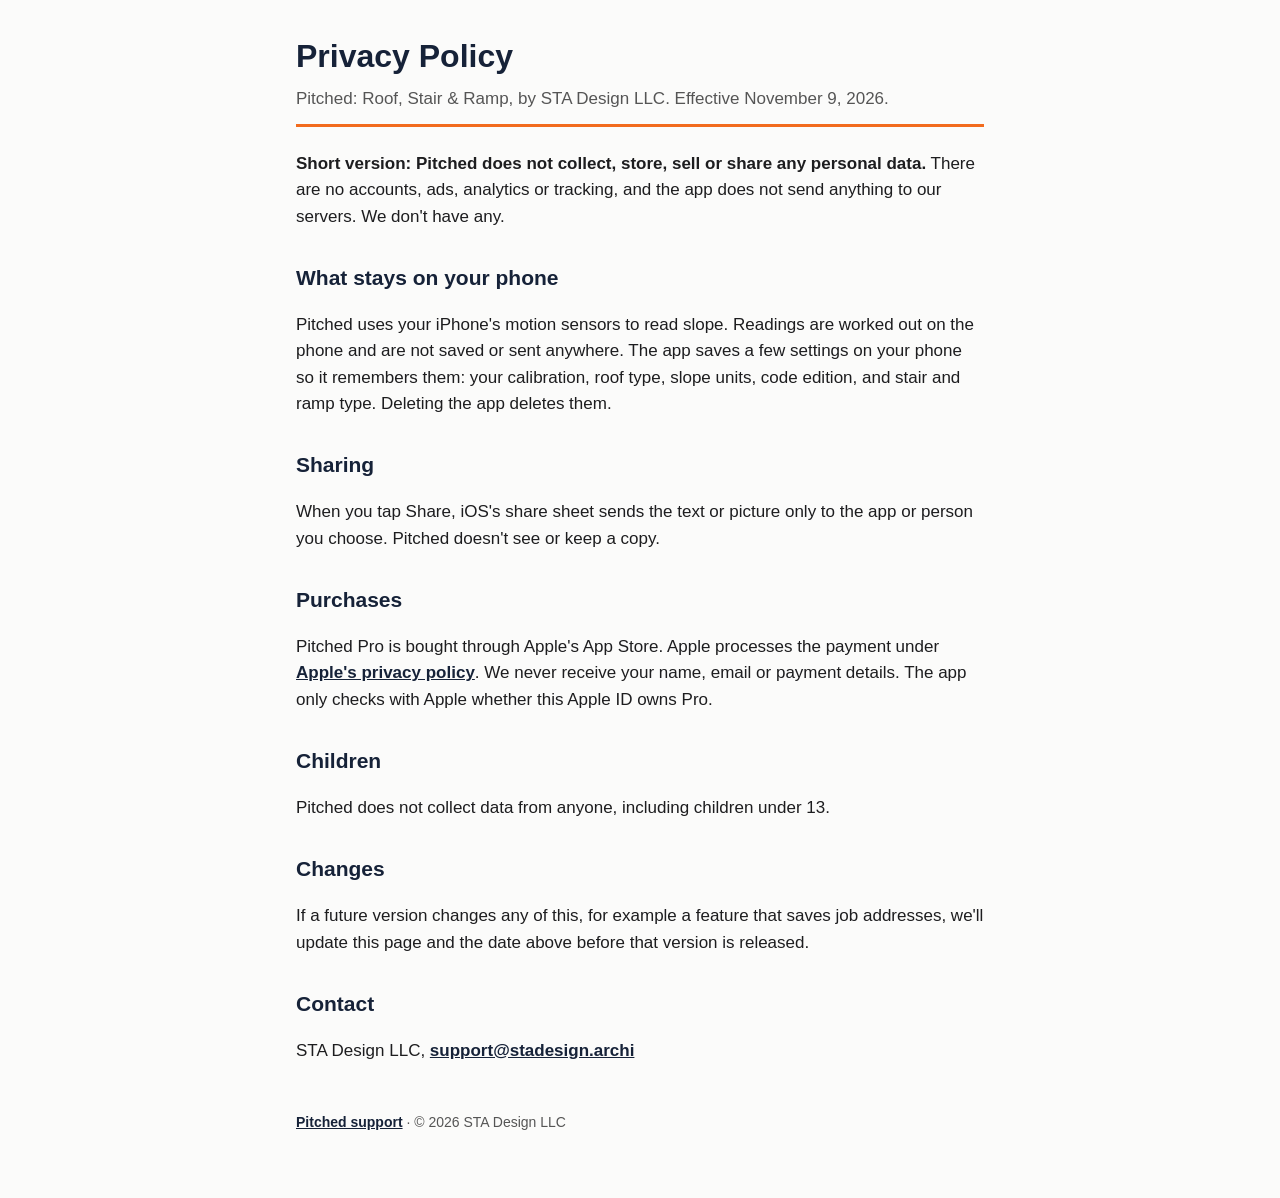
==== privacy.html @ f8be5443 "Add Pitched support and privacy pages Co-Authored-By: Claude Opus 5.5 <noreply@anthropic.com>" ====
<!doctype html>
<html lang="en"><head><meta charset="utf-8"><meta name="viewport" content="width=device-width,initial-scale=1">
<title>Pitched Privacy Policy</title><link rel="stylesheet" href="style.css"></head>
<body><main>
<header><h1>Privacy Policy</h1><p class="sub">Pitched: Roof, Stair &amp; Ramp, by STA Design LLC. Effective November 9, 2026.</p></header>

<p><b>Short version: Pitched does not collect, store, sell or share any personal data.</b> There are no accounts, ads, analytics or tracking, and the app does not send anything to our servers. We don't have any.</p>

<h2>What stays on your phone</h2>
<p>Pitched uses your iPhone's motion sensors to read slope. Readings are worked out on the phone and are not saved or sent anywhere. The app saves a few settings on your phone so it remembers them: your calibration, roof type, slope units, code edition, and stair and ramp type. Deleting the app deletes them.</p>

<h2>Sharing</h2>
<p>When you tap Share, iOS's share sheet sends the text or picture only to the app or person you choose. Pitched doesn't see or keep a copy.</p>

<h2>Purchases</h2>
<p>Pitched Pro is bought through Apple's App Store. Apple processes the payment under <a href="https://www.apple.com/legal/privacy/">Apple's privacy policy</a>. We never receive your name, email or payment details. The app only checks with Apple whether this Apple ID owns Pro.</p>

<h2>Children</h2>
<p>Pitched does not collect data from anyone, including children under 13.</p>

<h2>Changes</h2>
<p>If a future version changes any of this, for example a feature that saves job addresses, we'll update this page and the date above before that version is released.</p>

<h2>Contact</h2>
<p>STA Design LLC, <a href="mailto:support@stadesign.archi">support@stadesign.archi</a></p>

<footer><a href="index.html">Pitched support</a> &middot; &copy; 2026 STA Design LLC</footer>
</main></body></html>
---- style.css ----
:root{--navy:#162238;--orange:#F26B1D;--ink:#1d1d1f;--muted:#555;--bg:#fbfbfa}
*{box-sizing:border-box}body{margin:0;background:var(--bg);color:var(--ink);font:17px/1.55 -apple-system,BlinkMacSystemFont,"Segoe UI",Roboto,sans-serif}
main{max-width:720px;margin:0 auto;padding:32px 16px 64px}
header{border-bottom:3px solid var(--orange);margin-bottom:24px;padding-bottom:12px}
h1{color:var(--navy);margin:0 0 4px;font-size:32px}h2{color:var(--navy);margin-top:32px;font-size:21px}
.sub{color:var(--muted);margin:0}a{color:var(--navy);font-weight:600}
footer{margin-top:48px;color:var(--muted);font-size:14px}
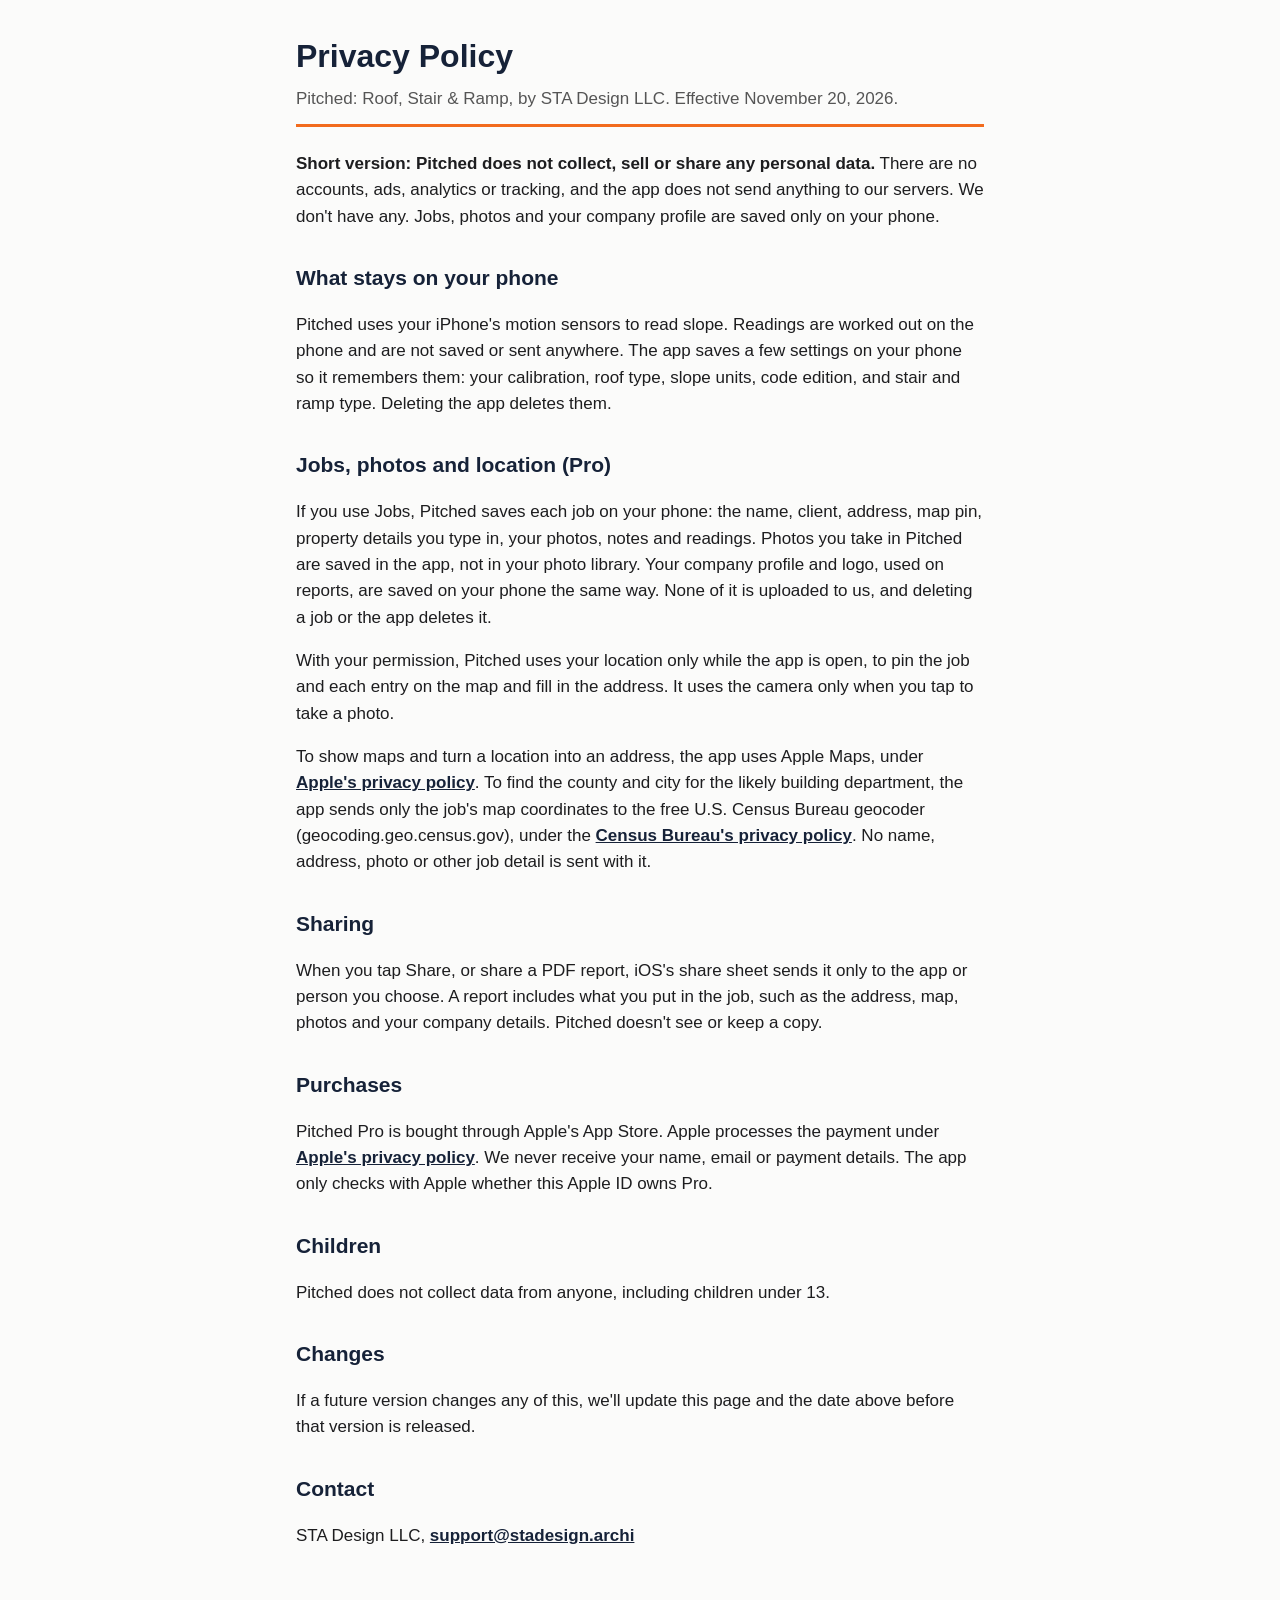
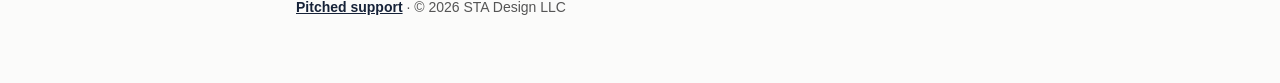
==== commit 7b6feed0: "Privacy policy: Jobs, photos, location, Apple Maps and Census lookup Co-Authored-By: Claude Opus 5.5" ====
--- a/privacy.html
+++ b/privacy.html
@@ -2,15 +2,20 @@
 <html lang="en"><head><meta charset="utf-8"><meta name="viewport" content="width=device-width,initial-scale=1">
 <title>Pitched Privacy Policy</title><link rel="stylesheet" href="style.css"></head>
 <body><main>
-<header><h1>Privacy Policy</h1><p class="sub">Pitched: Roof, Stair &amp; Ramp, by STA Design LLC. Effective November 9, 2026.</p></header>
+<header><h1>Privacy Policy</h1><p class="sub">Pitched: Roof, Stair &amp; Ramp, by STA Design LLC. Effective November 20, 2026.</p></header>
 
-<p><b>Short version: Pitched does not collect, store, sell or share any personal data.</b> There are no accounts, ads, analytics or tracking, and the app does not send anything to our servers. We don't have any.</p>
+<p><b>Short version: Pitched does not collect, sell or share any personal data.</b> There are no accounts, ads, analytics or tracking, and the app does not send anything to our servers. We don't have any. Jobs, photos and your company profile are saved only on your phone.</p>
 
 <h2>What stays on your phone</h2>
 <p>Pitched uses your iPhone's motion sensors to read slope. Readings are worked out on the phone and are not saved or sent anywhere. The app saves a few settings on your phone so it remembers them: your calibration, roof type, slope units, code edition, and stair and ramp type. Deleting the app deletes them.</p>
 
+<h2>Jobs, photos and location (Pro)</h2>
+<p>If you use Jobs, Pitched saves each job on your phone: the name, client, address, map pin, property details you type in, your photos, notes and readings. Photos you take in Pitched are saved in the app, not in your photo library. Your company profile and logo, used on reports, are saved on your phone the same way. None of it is uploaded to us, and deleting a job or the app deletes it.</p>
+<p>With your permission, Pitched uses your location only while the app is open, to pin the job and each entry on the map and fill in the address. It uses the camera only when you tap to take a photo.</p>
+<p>To show maps and turn a location into an address, the app uses Apple Maps, under <a href="https://www.apple.com/legal/privacy/">Apple's privacy policy</a>. To find the county and city for the likely building department, the app sends only the job's map coordinates to the free U.S. Census Bureau geocoder (geocoding.geo.census.gov), under the <a href="https://www.census.gov/about/policies/privacy.html">Census Bureau's privacy policy</a>. No name, address, photo or other job detail is sent with it.</p>
+
 <h2>Sharing</h2>
-<p>When you tap Share, iOS's share sheet sends the text or picture only to the app or person you choose. Pitched doesn't see or keep a copy.</p>
+<p>When you tap Share, or share a PDF report, iOS's share sheet sends it only to the app or person you choose. A report includes what you put in the job, such as the address, map, photos and your company details. Pitched doesn't see or keep a copy.</p>
 
 <h2>Purchases</h2>
 <p>Pitched Pro is bought through Apple's App Store. Apple processes the payment under <a href="https://www.apple.com/legal/privacy/">Apple's privacy policy</a>. We never receive your name, email or payment details. The app only checks with Apple whether this Apple ID owns Pro.</p>
@@ -19,7 +24,7 @@
 <p>Pitched does not collect data from anyone, including children under 13.</p>
 
 <h2>Changes</h2>
-<p>If a future version changes any of this, for example a feature that saves job addresses, we'll update this page and the date above before that version is released.</p>
+<p>If a future version changes any of this, we'll update this page and the date above before that version is released.</p>
 
 <h2>Contact</h2>
 <p>STA Design LLC, <a href="mailto:support@stadesign.archi">support@stadesign.archi</a></p>
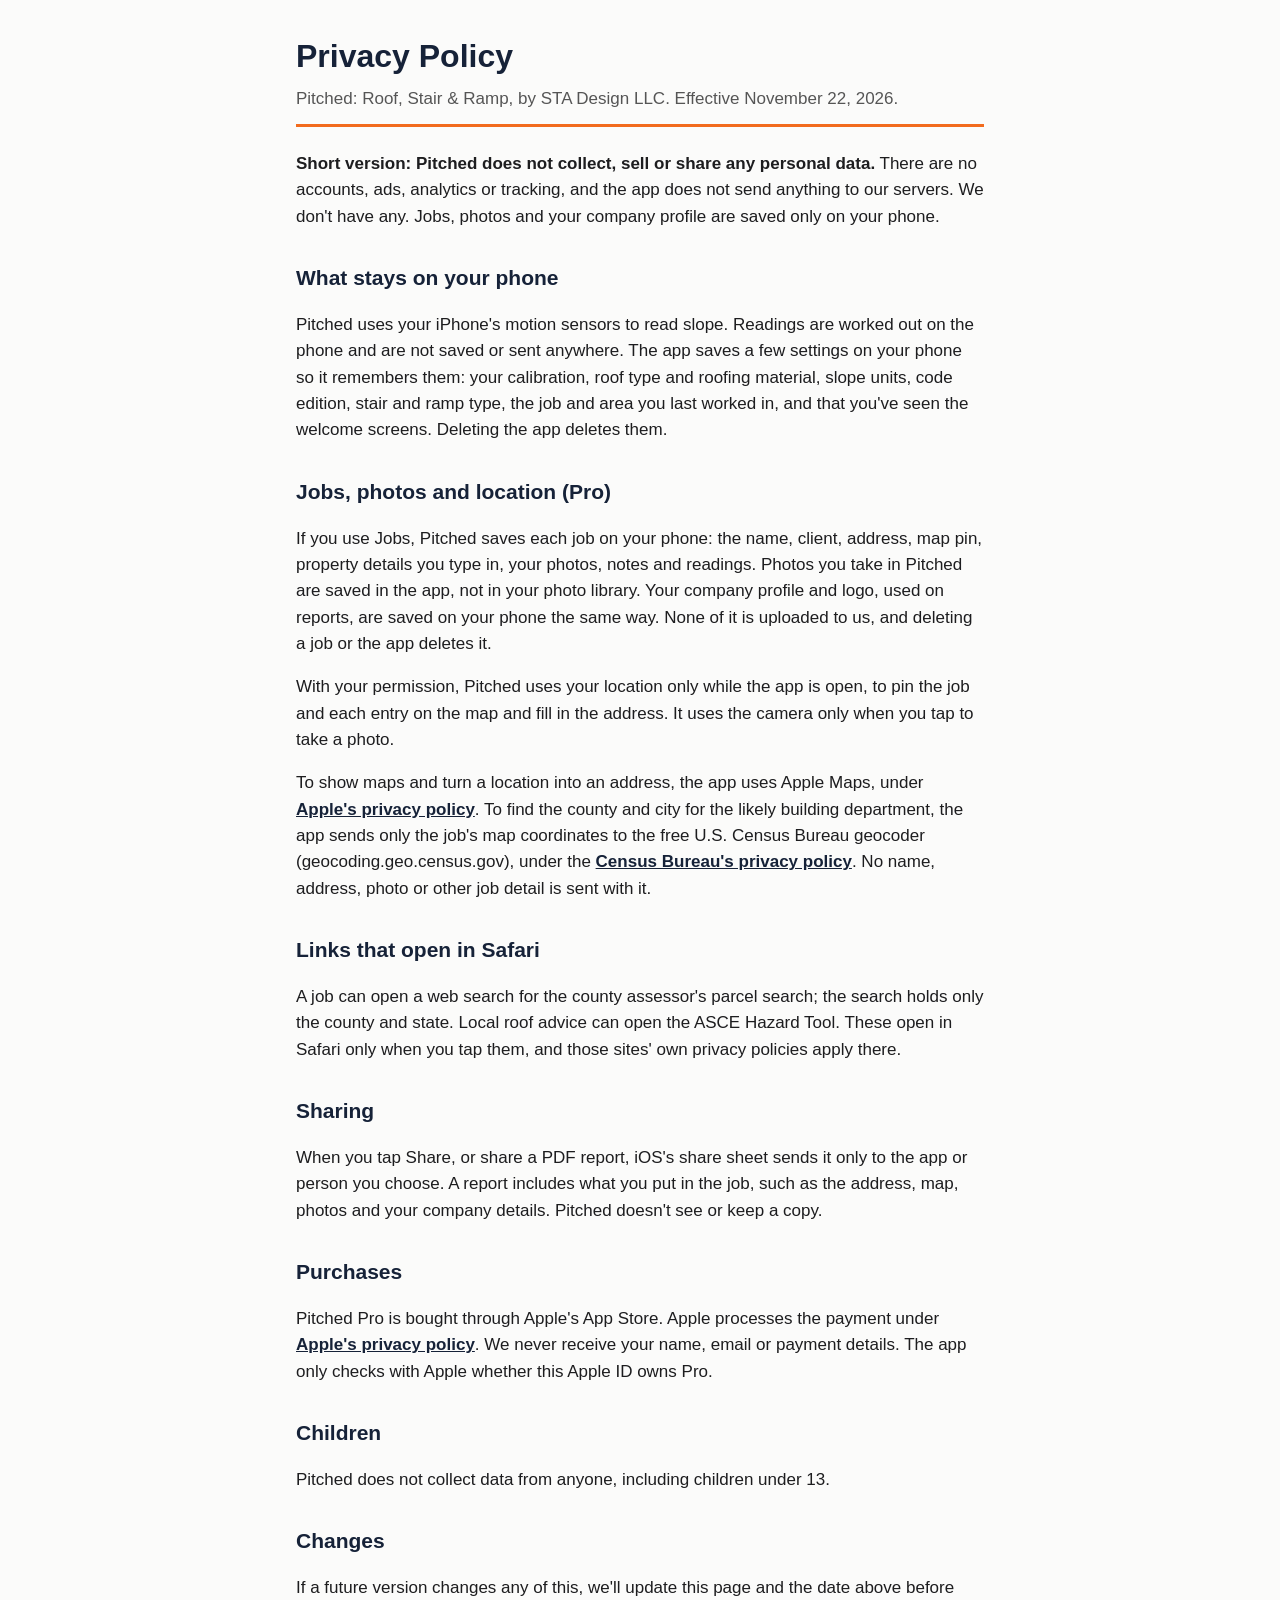
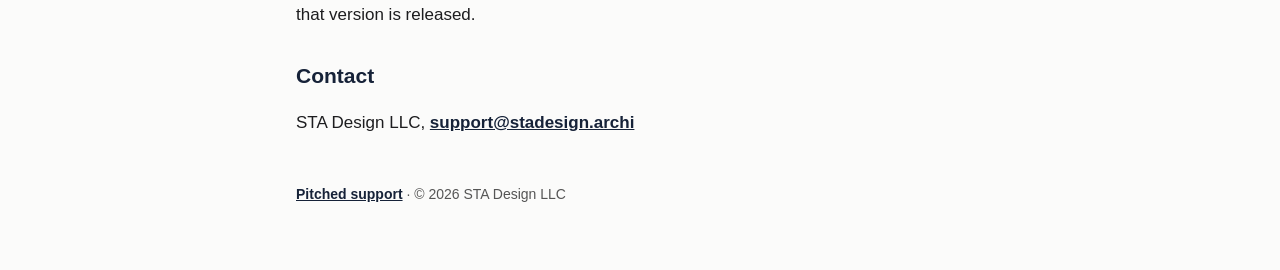
==== commit ec60b33a: "Support and privacy: jobs, field checklists, reports and Safari links Matches pitch-app-ios main 938" ====
--- a/privacy.html
+++ b/privacy.html
@@ -2,17 +2,20 @@
 <html lang="en"><head><meta charset="utf-8"><meta name="viewport" content="width=device-width,initial-scale=1">
 <title>Pitched Privacy Policy</title><link rel="stylesheet" href="style.css"></head>
 <body><main>
-<header><h1>Privacy Policy</h1><p class="sub">Pitched: Roof, Stair &amp; Ramp, by STA Design LLC. Effective November 20, 2026.</p></header>
+<header><h1>Privacy Policy</h1><p class="sub">Pitched: Roof, Stair &amp; Ramp, by STA Design LLC. Effective November 22, 2026.</p></header>
 
 <p><b>Short version: Pitched does not collect, sell or share any personal data.</b> There are no accounts, ads, analytics or tracking, and the app does not send anything to our servers. We don't have any. Jobs, photos and your company profile are saved only on your phone.</p>
 
 <h2>What stays on your phone</h2>
-<p>Pitched uses your iPhone's motion sensors to read slope. Readings are worked out on the phone and are not saved or sent anywhere. The app saves a few settings on your phone so it remembers them: your calibration, roof type, slope units, code edition, and stair and ramp type. Deleting the app deletes them.</p>
+<p>Pitched uses your iPhone's motion sensors to read slope. Readings are worked out on the phone and are not saved or sent anywhere. The app saves a few settings on your phone so it remembers them: your calibration, roof type and roofing material, slope units, code edition, stair and ramp type, the job and area you last worked in, and that you've seen the welcome screens. Deleting the app deletes them.</p>
 
 <h2>Jobs, photos and location (Pro)</h2>
 <p>If you use Jobs, Pitched saves each job on your phone: the name, client, address, map pin, property details you type in, your photos, notes and readings. Photos you take in Pitched are saved in the app, not in your photo library. Your company profile and logo, used on reports, are saved on your phone the same way. None of it is uploaded to us, and deleting a job or the app deletes it.</p>
 <p>With your permission, Pitched uses your location only while the app is open, to pin the job and each entry on the map and fill in the address. It uses the camera only when you tap to take a photo.</p>
 <p>To show maps and turn a location into an address, the app uses Apple Maps, under <a href="https://www.apple.com/legal/privacy/">Apple's privacy policy</a>. To find the county and city for the likely building department, the app sends only the job's map coordinates to the free U.S. Census Bureau geocoder (geocoding.geo.census.gov), under the <a href="https://www.census.gov/about/policies/privacy.html">Census Bureau's privacy policy</a>. No name, address, photo or other job detail is sent with it.</p>
+
+<h2>Links that open in Safari</h2>
+<p>A job can open a web search for the county assessor's parcel search; the search holds only the county and state. Local roof advice can open the ASCE Hazard Tool. These open in Safari only when you tap them, and those sites' own privacy policies apply there.</p>
 
 <h2>Sharing</h2>
 <p>When you tap Share, or share a PDF report, iOS's share sheet sends it only to the app or person you choose. A report includes what you put in the job, such as the address, map, photos and your company details. Pitched doesn't see or keep a copy.</p>
